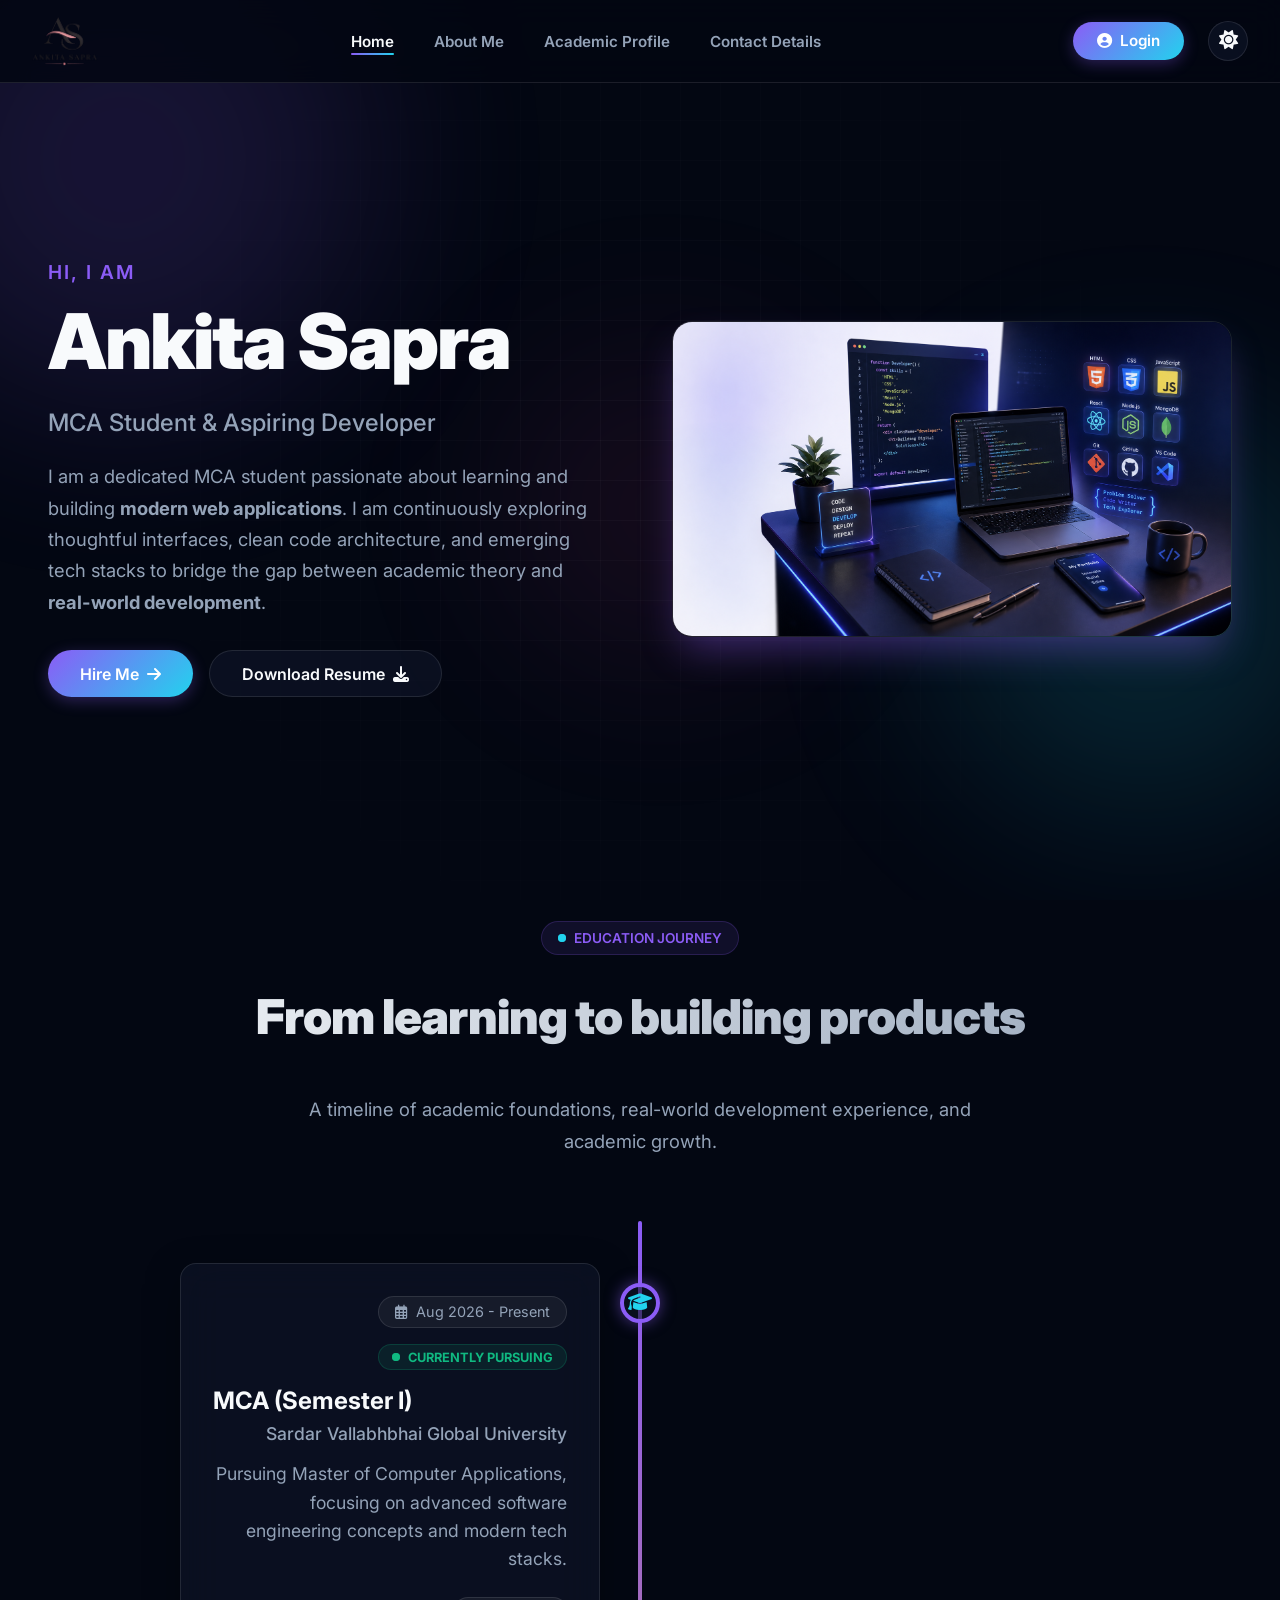
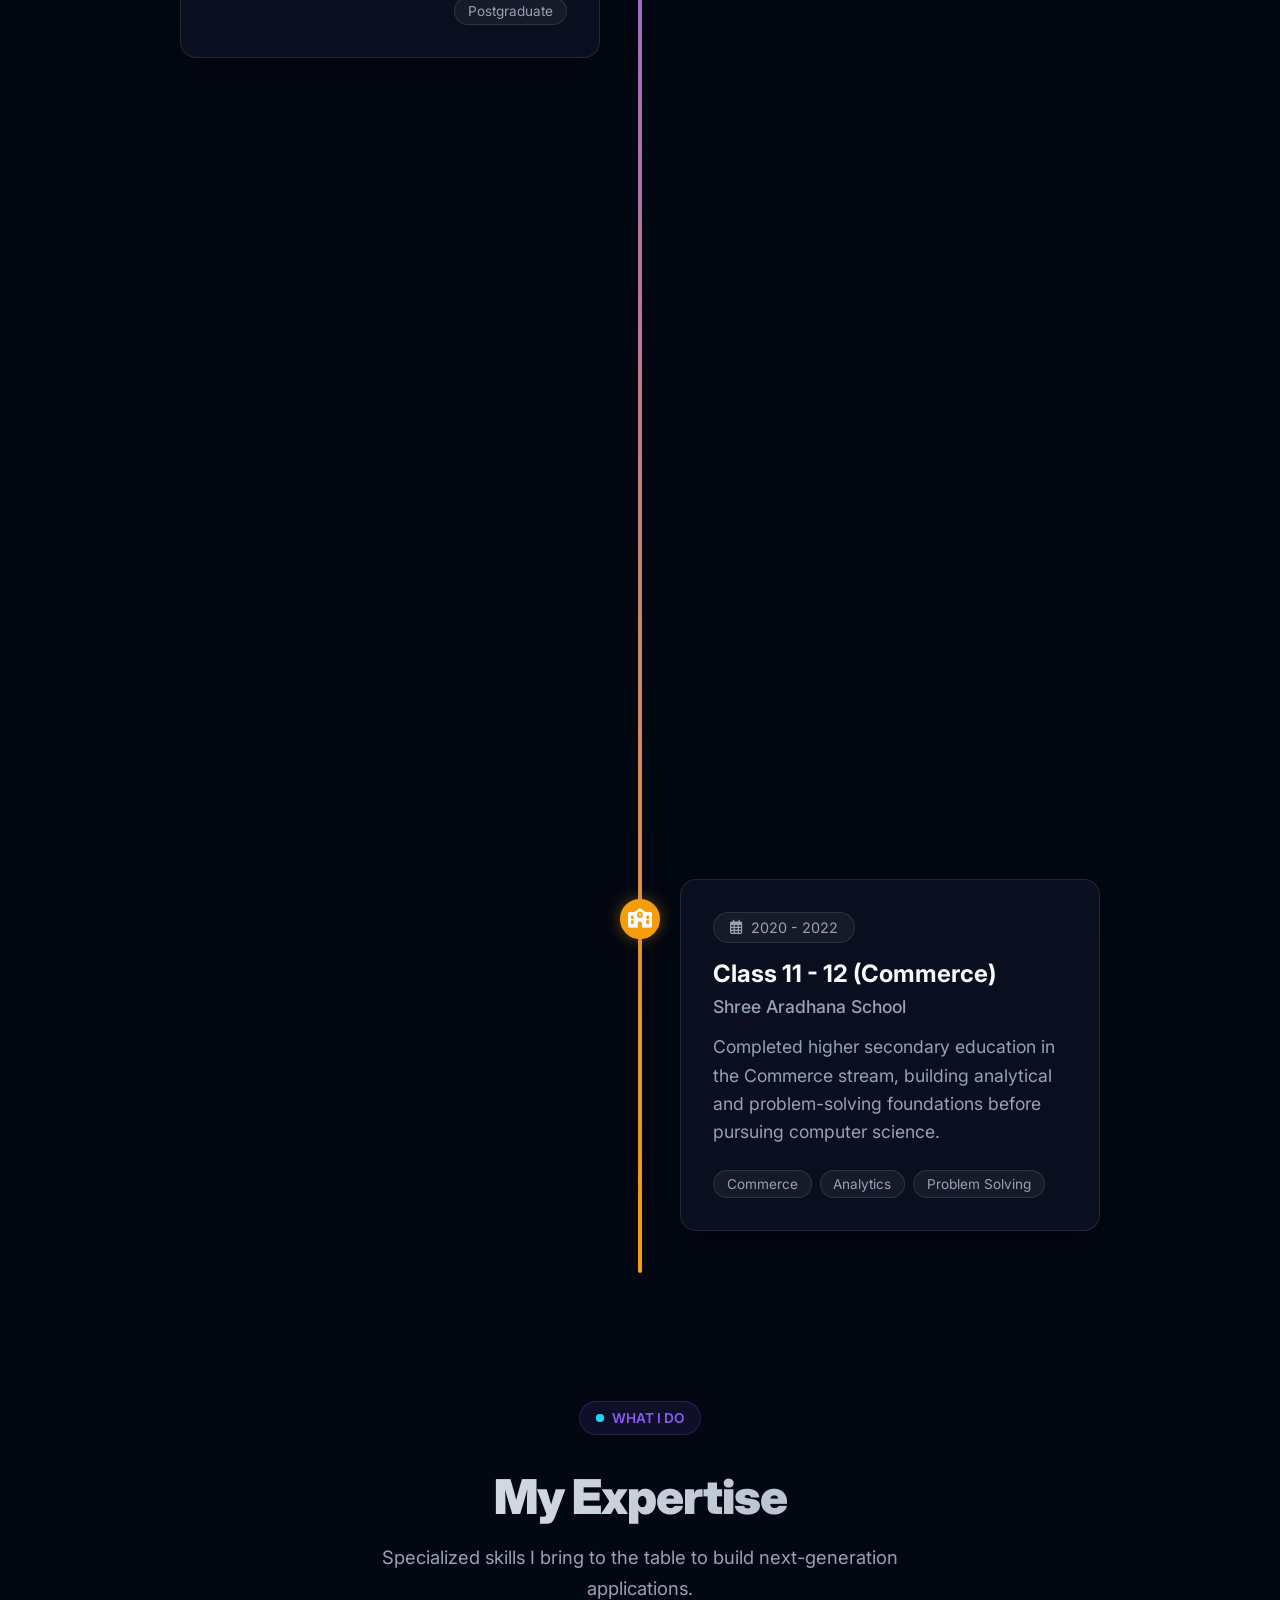
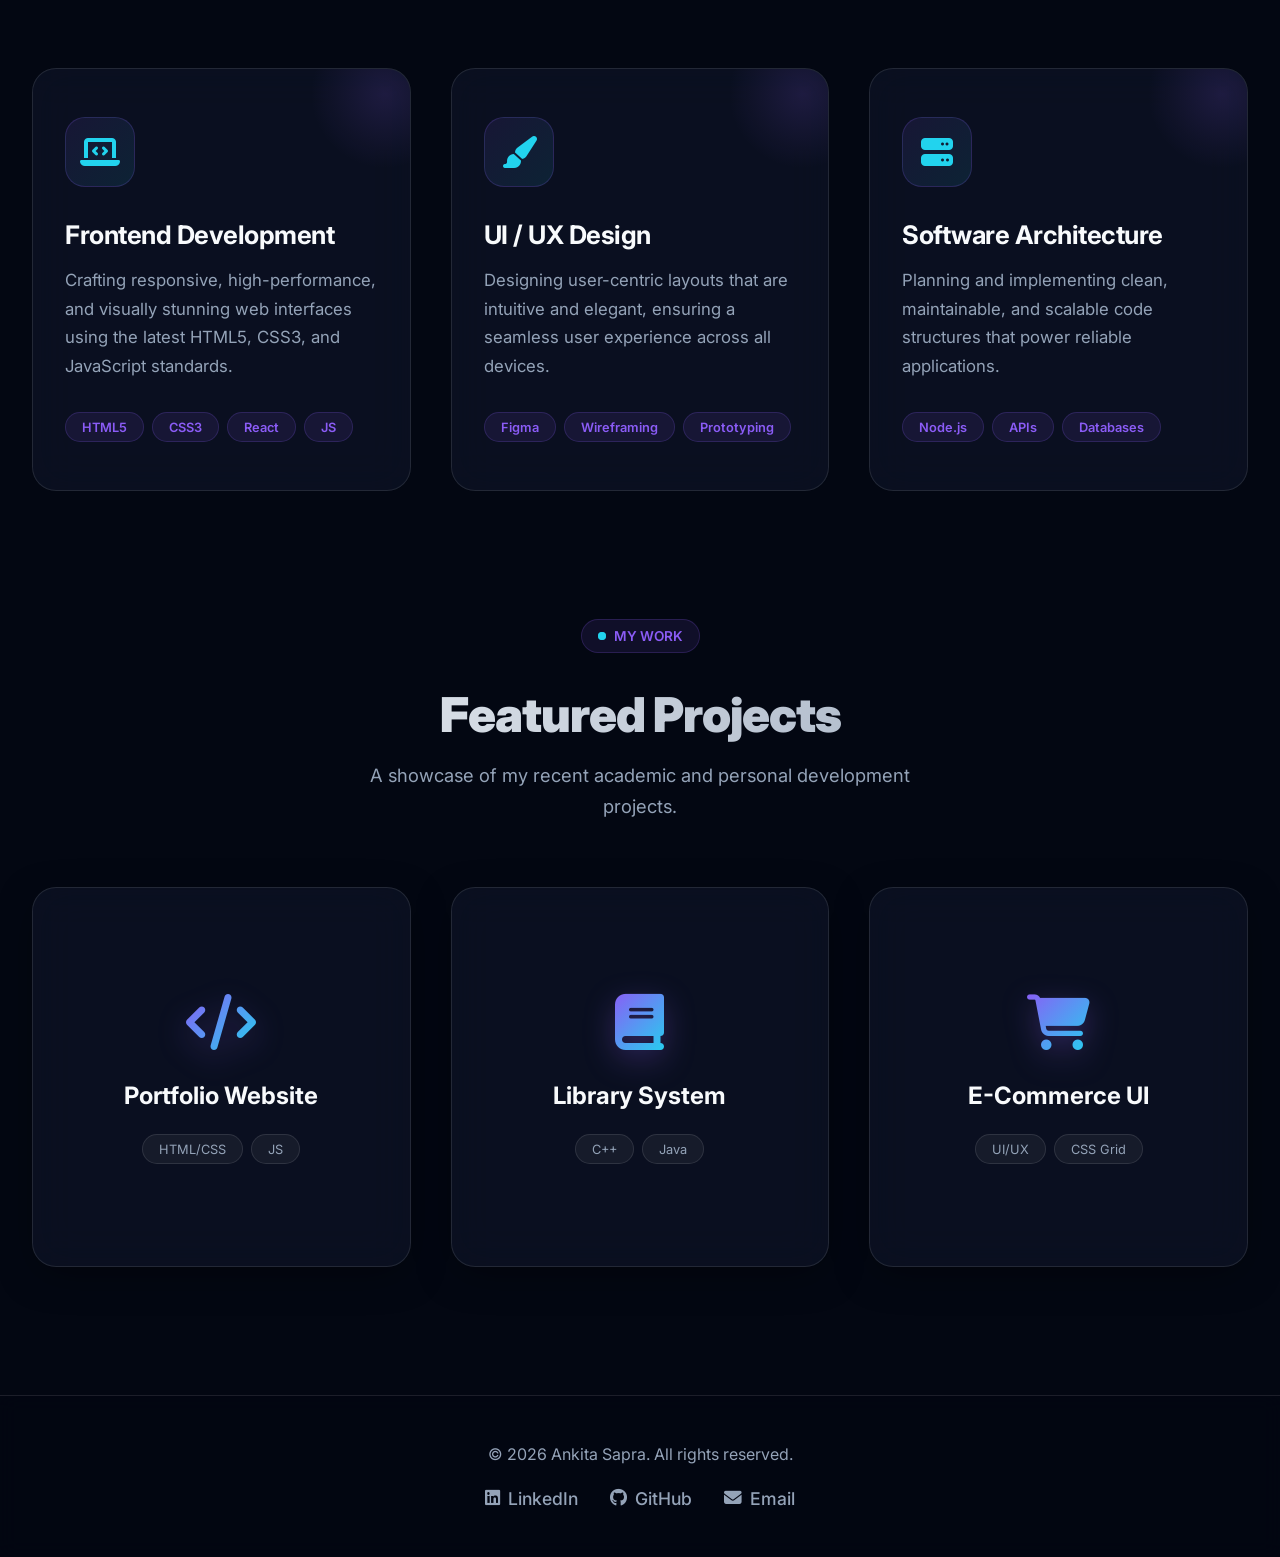
==== index.html @ dde99f14 "Add files via upload first commit" ====
<!DOCTYPE html>
<html lang="en">

<head>
    <meta charset="UTF-8">
    <meta name="viewport" content="width=device-width, initial-scale=1.0">
    <title>Ankita Sapra - Portfolio | Home</title>
    <link rel="stylesheet" href="https://cdnjs.cloudflare.com/ajax/libs/font-awesome/6.4.0/css/all.min.css">
    <link rel="stylesheet" href="style.css">
    <link rel="stylesheet" href="index.css">
    <link rel="stylesheet" href="academic.css">
</head>

<body>
    <div class="background-effects">
        <div class="ambient-glow glow-1"></div>
        <div class="ambient-glow glow-2"></div>
        <div class="ambient-glow glow-3"></div>
        <div class="grid-overlay"></div>
    </div>
    <header id="header">
        <div class="nav-container">
            <a href="index.html" class="logo">
                <img src="assets/protfoliyo%20logo.png" alt="Logo" class="logo-img">

            </a>
            <nav>
                <ul class="nav-links" id="nav-links">
                    <li><a href="index.html" class="active nav-item">Home</a></li>
                    <li><a href="about.html" class="nav-item">About Me</a></li>
                    <li><a href="academic.html" class="nav-item">Academic Profile</a></li>
                    <li><a href="contact.html" class="nav-item">Contact Details</a></li>
                    <li class="mobile-only-login"><a href="login.html" class="nav-item">Login</a></li>
                </ul>
            </nav>
            <div class="nav-actions">
                <a href="login.html" class="header-login-btn"><i class="fas fa-user-circle"></i> Login</a>
                <button class="theme-toggle" id="theme-toggle" aria-label="Toggle Dark Mode">
                    <i class="fas fa-moon"></i>
                </button>
                <button class="hamburger" id="hamburger" aria-label="Menu">
                    <i class="fas fa-bars"></i>
                </button>
            </div>
        </div>
    </header>

    <main>
        <!-- HERO SECTION WITH BACKGROUND IMAGE -->
        <section class="section scroll-reveal hero-section">
            <div class="hero-container">
                <div class="hero-text-content">
                    <p class="hero-greeting">Hi, I AM</p>
                    <h1 class="hero-title">Ankita Sapra</h1>
                    <h2 class="hero-subtitle">MCA Student & Aspiring Developer</h2>
                    <p class="hero-description">I am a dedicated MCA student passionate about learning and building <strong>modern web applications</strong>. I am continuously exploring thoughtful interfaces, clean code architecture, and emerging tech stacks to bridge the gap between academic theory and <strong>real-world development</strong>.
                    </p>
                    <div class="hero-buttons">
                        <a href="contact.html" class="btn btn-primary">Hire Me <i class="fas fa-arrow-right"></i></a>
                        <a href="#" class="btn btn-secondary">Download Resume <i class="fas fa-download"></i></a>
                    </div>
                </div>
                <div class="hero-image-content">
                    <img src="assets/hero banner.png"
                        alt="Professional IT Setup" class="hero-image">
                </div>
            </div>
        </section>



        <!-- EDUCATION JOURNEY SECTION -->
        <section class="section scroll-reveal" id="academic">
            <div class="timeline-header text-center" style="text-align: center;">
                <span class="hero-badge"><span class="ping"><span></span><span></span></span> EDUCATION JOURNEY</span>
                <h2 class="section-title">From learning to <span>building products</span></h2>
                <p class="hero-description" style="margin: 0 auto 3rem auto; max-width: 700px;">A timeline of academic
                    foundations, real-world development experience, and academic growth.</p>
            </div>

            <div class="timeline">
                <div class="timeline-item left scroll-reveal">
                    <div class="timeline-icon">
                        <i class="fas fa-graduation-cap"></i>
                    </div>
                    <div class="timeline-content card">
                        <div class="timeline-date"><i class="far fa-calendar-alt"></i> Aug 2026 - Present</div>
                        <span class="active-badge"><span class="ping"><span></span><span></span></span> CURRENTLY
                            PURSUING</span>
                        <h3>MCA (Semester I)</h3>
                        <h4>Sardar Vallabhbhai Global University</h4>
                        <p>Pursuing Master of Computer Applications, focusing on advanced software engineering concepts
                            and modern tech stacks.</p>
                        <div class="timeline-tags">
                            <span>Postgraduate</span>
                        </div>
                    </div>
                </div>

                <div class="timeline-item right scroll-reveal">
                    <div class="timeline-icon">
                        <i class="fas fa-university"></i>
                    </div>
                    <div class="timeline-content card">
                        <div class="timeline-date"><i class="far fa-calendar-alt"></i> May 2023 - May 2026</div>
                        <h3>Bachelor of Computer Applications</h3>
                        <h4>Graduation</h4>
                        <p>Built a strong foundation in computer science, learning programming languages like C, C++,
                            and Java, along with core CS subjects.</p>
                        <div class="timeline-tags">
                            <span>Undergraduate</span>
                            <span>C/C++</span>
                            <span>Java</span>
                        </div>
                    </div>
                </div>

                <div class="timeline-item left scroll-reveal orange-theme">
                    <div class="timeline-icon">
                        <i class="fas fa-briefcase"></i>
                    </div>
                    <div class="timeline-content card">
                        <div class="timeline-date"><i class="far fa-calendar-alt"></i> Dec 2025 - Jan 2026 </div>
                        <h3>Python Internship</h3>
                        <h4>CREART Solutions Pvt Ltd</h4>
                        <p>Selected for a 120-hour internship program under NEP guidelines. Gaining practical industry
                            exposure and training in Python programming, MySQL databases, and the Django framework.</p>
                        <div class="timeline-tags">
                            <span>Python</span>
                            <span>MySQL</span>
                            <span>Django</span>
                        </div>
                    </div>
                </div>

                <div class="timeline-item right scroll-reveal orange-theme">
                    <div class="timeline-icon">
                        <i class="fas fa-school"></i>
                    </div>
                    <div class="timeline-content card">
                        <div class="timeline-date"><i class="far fa-calendar-alt"></i> 2020 - 2022</div>
                        <h3>Class 11 - 12 (Commerce)</h3>
                        <h4>Shree Aradhana School</h4>
                        <p>Completed higher secondary education in the Commerce stream, building analytical and
                            problem-solving foundations before pursuing computer science.</p>
                        <div class="timeline-tags">
                            <span>Commerce</span>
                            <span>Analytics</span>
                            <span>Problem Solving</span>
                        </div>
                    </div>
                </div>
            </div>
        </section>

        <!-- EXPERTISE SECTION -->
        <section class="section scroll-reveal" id="expertise">
            <div class="text-center" style="text-align: center; margin-bottom: 4rem;">
                <span class="hero-badge"><span class="ping"><span></span><span></span></span> WHAT I DO</span>
                <h2 class="section-title" style="margin-bottom: 1rem;">My Expertise</h2>
                <p class="hero-description" style="margin: 0 auto; max-width: 600px;">Specialized skills I bring to the table to build next-generation applications.</p>
            </div>
            <div class="expertise-grid">
                <div class="expertise-card">
                    <div class="expertise-glow"></div>
                    <div class="expertise-icon">
                        <i class="fas fa-laptop-code"></i>
                    </div>
                    <h3>Frontend Development</h3>
                    <p>Crafting responsive, high-performance, and visually stunning web interfaces using the latest HTML5, CSS3, and JavaScript standards.</p>
                    <ul class="expertise-tags">
                        <li>HTML5</li><li>CSS3</li><li>React</li><li>JS</li>
                    </ul>
                </div>
                <div class="expertise-card">
                    <div class="expertise-glow"></div>
                    <div class="expertise-icon">
                        <i class="fas fa-paint-brush"></i>
                    </div>
                    <h3>UI / UX Design</h3>
                    <p>Designing user-centric layouts that are intuitive and elegant, ensuring a seamless user experience across all devices.</p>
                    <ul class="expertise-tags">
                        <li>Figma</li><li>Wireframing</li><li>Prototyping</li>
                    </ul>
                </div>
                <div class="expertise-card">
                    <div class="expertise-glow"></div>
                    <div class="expertise-icon">
                        <i class="fas fa-server"></i>
                    </div>
                    <h3>Software Architecture</h3>
                    <p>Planning and implementing clean, maintainable, and scalable code structures that power reliable applications.</p>
                    <ul class="expertise-tags">
                        <li>Node.js</li><li>APIs</li><li>Databases</li>
                    </ul>
                </div>
            </div>
        </section>

        <!-- FEATURED PROJECTS SECTION -->
        <section class="section scroll-reveal" id="projects">
            <div class="text-center" style="text-align: center; margin-bottom: 4rem;">
                <span class="hero-badge"><span class="ping"><span></span><span></span></span> MY WORK</span>
                <h2 class="section-title" style="margin-bottom: 1rem;">Featured Projects</h2>
                <p class="hero-description" style="margin: 0 auto; max-width: 600px;">A showcase of my recent academic and personal development projects.</p>
            </div>
            
            <div class="projects-grid">
                <!-- Project 1 -->
                <div class="flip-card">
                    <div class="flip-card-inner">
                        <div class="flip-card-front card">
                            <div class="project-icon-large">
                                <i class="fas fa-code"></i>
                            </div>
                            <h3>Portfolio Website</h3>
                            <div class="project-front-tags">
                                <span>HTML/CSS</span>
                                <span>JS</span>
                            </div>
                        </div>
                        <div class="flip-card-back">
                            <h3>Portfolio Website</h3>
                            <p>A fully responsive personal academic portfolio built from scratch using HTML5, CSS3, and JavaScript, featuring a custom dark/light theme toggle and animations.</p>
                            <a href="#" class="btn btn-secondary" style="background: transparent; color: white; border-color: rgba(255,255,255,0.5);">View Source <i class="fas fa-arrow-right"></i></a>
                        </div>
                    </div>
                </div>

                <!-- Project 2 -->
                <div class="flip-card">
                    <div class="flip-card-inner">
                        <div class="flip-card-front card">
                            <div class="project-icon-large">
                                <i class="fas fa-book"></i>
                            </div>
                            <h3>Library System</h3>
                            <div class="project-front-tags">
                                <span>C++</span>
                                <span>Java</span>
                            </div>
                        </div>
                        <div class="flip-card-back">
                            <h3>Library System</h3>
                            <p>A robust application developed in C++ and Java for managing books, tracking issue records, and organizing student profiles efficiently.</p>
                            <a href="#" class="btn btn-secondary" style="background: transparent; color: white; border-color: rgba(255,255,255,0.5);">View Source <i class="fas fa-arrow-right"></i></a>
                        </div>
                    </div>
                </div>

                <!-- Project 3 -->
                <div class="flip-card">
                    <div class="flip-card-inner">
                        <div class="flip-card-front card">
                            <div class="project-icon-large">
                                <i class="fas fa-shopping-cart"></i>
                            </div>
                            <h3>E-Commerce UI</h3>
                            <div class="project-front-tags">
                                <span>UI/UX</span>
                                <span>CSS Grid</span>
                            </div>
                        </div>
                        <div class="flip-card-back">
                            <h3>E-Commerce UI</h3>
                            <p>A visually stunning frontend UI clone of a modern e-commerce platform demonstrating advanced CSS Grid, Flexbox, and responsive design techniques.</p>
                            <a href="#" class="btn btn-secondary" style="background: transparent; color: white; border-color: rgba(255,255,255,0.5);">View Source <i class="fas fa-arrow-right"></i></a>
                        </div>
                    </div>
                </div>
            </div>
        </section>
    </main>

    <footer>
        <div class="footer-content">
            <p>&copy; 2026 Ankita Sapra. All rights reserved.</p>
            <div class="footer-links">
                <a href="https://linkedin.com/in/sapra-ankita" target="_blank"><i class="fab fa-linkedin"></i>
                    LinkedIn</a>
                <a href="https://github.com" target="_blank"><i class="fab fa-github"></i> GitHub</a>
                <a href="mailto:26ci2110080@gmail.com"><i class="fas fa-envelope"></i> Email</a>
            </div>
        </div>
    </footer>

    <script src="script.js"></script>
</body>

</html>
---- style.css ----
@import url('https://fonts.googleapis.com/css2?family=Inter:wght@400;500;600;700;800;900&display=swap');

:root {
  /* Default Dark Theme - Deep Violet & Cyan */
  --bg-color: #030712;
  --text-color: #f8fafc;
  --text-muted: #94a3b8;
  --card-bg: rgba(15, 23, 42, 0.6);
  --primary-color: #f8fafc;
  --nav-bg: rgba(3, 7, 18, 0.85);
  --border-color: rgba(255, 255, 255, 0.1);
  --accent-color: #8b5cf6;
  --accent-hover: #7c3aed;
  --secondary-accent: #22d3ee;
  --shadow: 0 10px 40px -10px rgba(0, 0, 0, 0.5);
  --transition: all 0.4s cubic-bezier(0.16, 1, 0.3, 1);
}

[data-theme="light"] {
  /* Light Theme */
  --bg-color: #f4f7f6;
  --text-color: #0f172a;
  --text-muted: #475569;
  --card-bg: rgba(255, 255, 255, 0.8);
  --primary-color: #0f172a;
  --nav-bg: rgba(244, 247, 246, 0.85);
  --border-color: rgba(0, 0, 0, 0.1);
  --accent-color: #6366f1;
  --accent-hover: #4f46e5;
  --secondary-accent: #0ea5e9;
  --shadow: 0 10px 40px -10px rgba(0, 0, 0, 0.08);
}

* {
  margin: 0;
  padding: 0;
  box-sizing: border-box;
  font-family: 'Inter', sans-serif;
}

html {
  scroll-behavior: smooth;
}

body {
  background-color: var(--bg-color);
  color: var(--text-color);
  transition: background-color 0.4s ease, color 0.4s ease;
  overflow-x: hidden;
  position: relative;
}

/* Background Effects */
.background-effects {
  position: fixed;
  top: 0;
  left: 0;
  width: 100%;
  height: 100vh;
  z-index: -1;
  overflow: hidden;
  pointer-events: none;
}

.ambient-glow {
  position: absolute;
  border-radius: 50%;
  filter: blur(100px);
  opacity: 0.15;
  will-change: transform;
}

[data-theme="light"] .ambient-glow {
  opacity: 0.1;
}

.glow-1 {
  background: var(--accent-color);
  width: 500px;
  height: 500px;
  top: -10%;
  left: -10%;
  animation: float 15s ease-in-out infinite;
}

.glow-2 {
  background: var(--secondary-accent);
  width: 400px;
  height: 400px;
  bottom: 10%;
  right: -5%;
  animation: float 20s ease-in-out infinite reverse;
}

.glow-3 {
  background: #ec4899;
  width: 300px;
  height: 300px;
  top: 40%;
  left: 40%;
  animation: float 18s ease-in-out infinite 2s;
  opacity: 0.1;
}

.grid-overlay {
  position: absolute;
  inset: 0;
  background-image: linear-gradient(var(--border-color) 1px, transparent 1px),
    linear-gradient(90deg, var(--border-color) 1px, transparent 1px);
  background-size: 40px 40px;
  mask-image: radial-gradient(circle at center, black, transparent 80%);
  -webkit-mask-image: radial-gradient(circle at center, black, transparent 80%);
  opacity: 0.3;
}

@keyframes float {

  0%,
  100% {
    transform: translateY(0) scale(1);
  }

  50% {
    transform: translateY(-30px) scale(1.05);
  }
}

/* Header */
header {
  background-color: var(--nav-bg);
  backdrop-filter: blur(16px);
  -webkit-backdrop-filter: blur(16px);
  position: fixed;
  top: 0;
  width: 100%;
  z-index: 1000;
  border-bottom: 1px solid var(--border-color);
  transition: var(--transition);
}

.nav-container {
  max-width: 1400px;
  margin: 0 auto;
  padding: 1rem 2rem;
  display: flex;
  justify-content: space-between;
  align-items: center;
}

.logo {
  display: flex;
  align-items: center;
  gap: 0.75rem;
  font-size: 1.5rem;
  font-weight: 900;
  color: var(--text-color);
  text-decoration: none;
  letter-spacing: -0.5px;
}

.logo-img {
  max-height: 50px;
  width: auto;
  border-radius: 8px;
}

.nav-links {
  display: flex;
  gap: 2.5rem;
  list-style: none;
}

.nav-links a {
  text-decoration: none;
  color: var(--text-muted);
  font-weight: 600;
  font-size: 0.95rem;
  position: relative;
  transition: var(--transition);
}

.nav-links a:hover,
.nav-links a.active {
  color: var(--text-color);
}

.nav-links a::after {
  content: '';
  position: absolute;
  width: 0;
  height: 2px;
  bottom: -4px;
  left: 0;
  background: linear-gradient(90deg, var(--accent-color), var(--secondary-accent));
  transition: var(--transition);
  border-radius: 2px;
}

.nav-links a:hover::after,
.nav-links a.active::after {
  width: 100%;
}

.mobile-only-login {
  display: none;
}

.nav-actions {
  display: flex;
  align-items: center;
  gap: 1.5rem;
}

/* Buttons */
.btn {
  display: inline-flex;
  align-items: center;
  justify-content: center;
  gap: 0.5rem;
  padding: 0.8rem 2rem;
  border-radius: 50px;
  font-weight: 600;
  font-size: 1rem;
  text-decoration: none;
  transition: var(--transition);
  cursor: pointer;
  border: none;
  font-family: 'Inter', sans-serif;
}

.btn-primary {
  background: linear-gradient(135deg, var(--accent-color), var(--secondary-accent));
  color: #fff !important;
  box-shadow: 0 4px 15px rgba(139, 92, 246, 0.3);
}

.btn-primary:hover {
  transform: translateY(-2px);
  box-shadow: 0 8px 25px rgba(139, 92, 246, 0.5);
  filter: brightness(1.1);
}

.btn-secondary {
  background: transparent;
  color: var(--text-color);
  border: 1px solid var(--border-color);
}

.btn-secondary:hover {
  background: rgba(255, 255, 255, 0.05);
  border-color: var(--secondary-accent);
  color: var(--secondary-accent);
  transform: translateY(-2px);
}

/* Animated Gradient Button */
.header-login-btn {
  background: linear-gradient(135deg, var(--accent-color), var(--secondary-accent));
  color: #fff !important;
  padding: 0.6rem 1.5rem;
  border-radius: 50px;
  text-decoration: none;
  font-weight: 600;
  font-size: 0.95rem;
  display: flex;
  align-items: center;
  gap: 0.5rem;
  transition: var(--transition);
  box-shadow: 0 4px 15px rgba(139, 92, 246, 0.3);
  position: relative;
  overflow: hidden;
  z-index: 1;
}

.header-login-btn::before {
  content: '';
  position: absolute;
  top: 0;
  left: 0;
  width: 100%;
  height: 100%;
  background: linear-gradient(135deg, var(--secondary-accent), var(--accent-color));
  z-index: -1;
  transition: opacity 0.4s ease;
  opacity: 0;
}

.header-login-btn:hover::before {
  opacity: 1;
}

.header-login-btn:hover {
  transform: translateY(-2px);
  box-shadow: 0 8px 25px rgba(139, 92, 246, 0.5);
}

.theme-toggle {
  background: var(--card-bg);
  border: 1px solid var(--border-color);
  width: 40px;
  height: 40px;
  border-radius: 50%;
  cursor: pointer;
  color: var(--text-color);
  font-size: 1.2rem;
  transition: var(--transition);
  display: flex;
  align-items: center;
  justify-content: center;
  backdrop-filter: blur(8px);
}

.theme-toggle:hover {
  border-color: var(--accent-color);
  color: var(--secondary-accent);
  transform: rotate(15deg);
}

.hamburger {
  display: none;
  background: var(--card-bg);
  border: 1px solid var(--border-color);
  width: 40px;
  height: 40px;
  border-radius: 8px;
  color: var(--text-color);
  font-size: 1.2rem;
  cursor: pointer;
  backdrop-filter: blur(8px);
}

/* Main Content */
main {
  padding-top: 100px;
  min-height: calc(100vh - 100px);
}

.section {
  padding: 4rem 2rem;
  max-width: 1400px;
  margin: 0 auto;
  position: relative;
}

.section-title {
  font-size: 3rem;
  font-weight: 900;
  margin-bottom: 3rem;
  text-align: center;
  letter-spacing: -1px;
  background: linear-gradient(to right, var(--text-color), var(--text-muted));
  -webkit-background-clip: text;
  -webkit-text-fill-color: transparent;
}

/* Glassmorphism Cards */
.grid-container {
  display: grid;
  grid-template-columns: repeat(auto-fit, minmax(300px, 1fr));
  gap: 2rem;
}

.card {
  background: var(--card-bg);
  backdrop-filter: blur(20px);
  -webkit-backdrop-filter: blur(20px);
  padding: 2.5rem;
  border-radius: 20px;
  border: 1px solid var(--border-color);
  box-shadow: var(--shadow);
  transition: var(--transition);
  position: relative;
  overflow: hidden;
}

.card::before {
  content: '';
  position: absolute;
  top: 0;
  left: 0;
  width: 100%;
  height: 2px;
  background: linear-gradient(90deg, transparent, var(--accent-color), transparent);
  opacity: 0;
  transition: opacity 0.4s ease;
}

.card:hover::before {
  opacity: 1;
}

.card:hover {
  transform: translateY(-5px);
  border-color: rgba(139, 92, 246, 0.3);
  box-shadow: 0 20px 40px -10px rgba(0, 0, 0, 0.4);
}

.card h3 {
  font-size: 1.5rem;
  margin-bottom: 1.5rem;
  display: flex;
  align-items: center;
  gap: 1rem;
  color: var(--text-color);
}

.card h3 i {
  color: var(--secondary-accent);
  background: rgba(34, 211, 238, 0.1);
  padding: 0.75rem;
  border-radius: 12px;
}

.card p,
.card ul li {
  color: var(--text-muted);
  font-size: 1.1rem;
  line-height: 1.6;
  margin-bottom: 1rem;
}

.card ul {
  list-style: none;
}

/* Scroll Reveal */
.scroll-reveal {
  opacity: 0;
  transform: translateY(30px);
  transition: opacity 0.8s ease, transform 0.8s cubic-bezier(0.16, 1, 0.3, 1);
}

.scroll-reveal.visible {
  opacity: 1;
  transform: translateY(0);
}

/* Footer */
footer {
  padding: 3rem 2rem;
  border-top: 1px solid var(--border-color);
  margin-top: 4rem;
  background-color: var(--nav-bg);
  backdrop-filter: blur(10px);
}

.footer-content {
  max-width: 1400px;
  margin: 0 auto;
  display: flex;
  flex-direction: column;
  align-items: center;
  gap: 1.5rem;
}

.footer-content p {
  color: var(--text-muted);
}

.footer-links {
  display: flex;
  gap: 2rem;
}

.footer-links a {
  color: var(--text-muted);
  text-decoration: none;
  font-size: 1.1rem;
  font-weight: 500;
  display: flex;
  align-items: center;
  gap: 0.5rem;
  transition: var(--transition);
}

.footer-links a:hover {
  color: var(--text-color);
}

/* Responsive */
@media (max-width: 768px) {
  .hamburger {
    display: flex;
    align-items: center;
    justify-content: center;
  }

  .nav-links {
    position: fixed;
    top: 73px;
    left: 0;
    width: 100%;
    height: calc(100vh - 73px);
    background-color: var(--bg-color);
    flex-direction: column;
    align-items: center;
    justify-content: center;
    gap: 3rem;
    transform: translateX(100%);
    transition: transform 0.4s cubic-bezier(0.16, 1, 0.3, 1);
    z-index: 999;
  }

  .nav-links.active {
    transform: translateX(0);
  }

  .nav-links a {
    font-size: 1.5rem;
  }

  .logo-img {
    max-height: 40px;
  }

  .hero-title {
    font-size: 2.5rem;
  }

  .section {
    padding: 3rem 1.5rem;
  }

  .header-login-btn {
    display: none;
  }

  .mobile-only-login {
    display: block;
  }
}
---- index.css ----
/* Hero Section */
.hero-container {
  display: flex;
  align-items: center;
  justify-content: space-between;
  gap: 4rem;
  padding: 6rem 1rem;
  position: relative;
  z-index: 10;
}

.hero-text-content {
  flex: 1;
  text-align: left;
}

.hero-image-content {
  flex: 1;
  display: flex;
  justify-content: center;
  align-items: center;
}

.hero-image {
  max-width: 100%;
  border-radius: 20px;
  box-shadow: 0 20px 40px -10px rgba(139, 92, 246, 0.4);
  border: 1px solid var(--border-color);
  animation: float 7s ease-in-out infinite;
}

.hero-greeting {
  font-size: 1.2rem;
  font-weight: 600;
  color: var(--accent-color);
  margin-bottom: 1rem;
  letter-spacing: 2px;
  text-transform: uppercase;
}

.hero-buttons {
  display: flex;
  gap: 1rem;
  margin-top: 2rem;
}

.btn {
  padding: 0.8rem 2rem;
  border-radius: 50px;
  font-weight: 600;
  text-decoration: none;
  transition: var(--transition);
  display: inline-flex;
  align-items: center;
  gap: 0.5rem;
}

.btn-primary {
  background: linear-gradient(135deg, var(--accent-color), var(--secondary-accent));
  color: #fff;
  box-shadow: 0 4px 15px rgba(139, 92, 246, 0.3);
}

.btn-primary:hover {
  transform: translateY(-2px);
  box-shadow: 0 8px 25px rgba(139, 92, 246, 0.5);
}

.btn-secondary {
  background: var(--card-bg);
  color: var(--text-color);
  border: 1px solid var(--border-color);
}

.btn-secondary:hover {
  border-color: var(--accent-color);
  color: var(--secondary-accent);
}

@media (max-width: 992px) {
  .hero-container {
    flex-direction: column-reverse;
    text-align: center;
  }

  .hero-text-content {
    text-align: center;
  }

  .hero-buttons {
    justify-content: center;
  }
}

.hero-badge {
  display: inline-flex;
  align-items: center;
  gap: 0.5rem;
  padding: 0.5rem 1rem;
  background: rgba(139, 92, 246, 0.1);
  border: 1px solid rgba(139, 92, 246, 0.2);
  border-radius: 50px;
  font-size: 0.85rem;
  font-weight: 600;
  color: var(--accent-color);
  margin-bottom: 2rem;
}

.hero-badge .ping {
  position: relative;
  display: flex;
  width: 8px;
  height: 8px;
}

.hero-badge .ping span:first-child {
  position: absolute;
  width: 100%;
  height: 100%;
  border-radius: 50%;
  background: var(--secondary-accent);
  opacity: 0.75;
  animation: ping 1.5s cubic-bezier(0, 0, 0.2, 1) infinite;
}

.hero-badge .ping span:last-child {
  position: relative;
  width: 8px;
  height: 8px;
  border-radius: 50%;
  background: var(--secondary-accent);
}

@keyframes ping {

  75%,
  100% {
    transform: scale(2.5);
    opacity: 0;
  }
}

.hero-title {
  font-size: clamp(3rem, 6vw, 5rem);
  font-weight: 900;
  line-height: 1.1;
  margin-bottom: 1.5rem;
  letter-spacing: -2px;
}

.hero-title span {
  background: linear-gradient(135deg, var(--accent-color), var(--secondary-accent));
  -webkit-background-clip: text;
  -webkit-text-fill-color: transparent;
}

.hero-subtitle {
  font-size: 1.5rem;
  color: var(--text-muted);
  font-weight: 500;
  margin-bottom: 1.5rem;
}

.hero-description {
  font-size: 1.15rem;
  max-width: 100%;
  margin: 0 0 2rem 0;
  color: var(--text-muted);
  line-height: 1.7;
}

/* Glassmorphism Cards */
.grid-container {
  display: grid;
  grid-template-columns: repeat(auto-fit, minmax(300px, 1fr));
  gap: 2rem;
}

.card {
  background: var(--card-bg);
  backdrop-filter: blur(20px);
  -webkit-backdrop-filter: blur(20px);
  padding: 2.5rem;
  border-radius: 20px;
  border: 1px solid var(--border-color);
  box-shadow: var(--shadow);
  transition: var(--transition);
  position: relative;
  overflow: hidden;
}

.card::before {
  content: '';
  position: absolute;
  top: 0;
  left: 0;
  width: 100%;
  height: 2px;
  background: linear-gradient(90deg, transparent, var(--accent-color), transparent);
  opacity: 0;
  transition: opacity 0.4s ease;
}

.card:hover::before {
  opacity: 1;
}

/* Expertise Section */
.expertise-grid {
  display: grid;
  grid-template-columns: repeat(auto-fit, minmax(320px, 1fr));
  gap: 2.5rem;
  perspective: 1000px;
}

.expertise-card {
  background: var(--card-bg);
  backdrop-filter: blur(20px);
  -webkit-backdrop-filter: blur(20px);
  border: 1px solid var(--border-color);
  border-radius: 24px;
  padding: 3rem 2rem;
  position: relative;
  overflow: hidden;
  transition: all 0.5s cubic-bezier(0.4, 0, 0.2, 1);
  transform-style: preserve-3d;
  display: flex;
  flex-direction: column;
  align-items: flex-start;
  z-index: 1;
}

.expertise-glow {
  position: absolute;
  width: 150px;
  height: 150px;
  background: radial-gradient(circle, var(--accent-color) 0%, transparent 70%);
  top: -50px;
  right: -50px;
  opacity: 0.15;
  border-radius: 50%;
  transition: all 0.6s ease;
  z-index: -1;
}

.expertise-card:hover {
  transform: translateY(-10px);
  border-color: rgba(139, 92, 246, 0.4);
  box-shadow: 20px 20px 60px -15px rgba(0, 0, 0, 0.5),
    -20px -20px 60px -15px rgba(139, 92, 246, 0.1);
}

.expertise-card:hover .expertise-glow {
  transform: scale(2.5);
  opacity: 0.3;
  background: radial-gradient(circle, var(--secondary-accent) 0%, transparent 70%);
}

.expertise-icon {
  width: 70px;
  height: 70px;
  background: linear-gradient(135deg, rgba(139, 92, 246, 0.1), rgba(34, 211, 238, 0.1));
  border: 1px solid rgba(139, 92, 246, 0.2);
  border-radius: 20px;
  display: flex;
  justify-content: center;
  align-items: center;
  font-size: 2rem;
  color: var(--secondary-accent);
  margin-bottom: 2rem;
  transition: all 0.5s ease;
  position: relative;
}

.expertise-icon::after {
  content: '';
  position: absolute;
  inset: -2px;
  border-radius: 22px;
  background: linear-gradient(135deg, var(--accent-color), var(--secondary-accent));
  z-index: -1;
  opacity: 0;
  transition: opacity 0.5s ease;
}

.expertise-card:hover .expertise-icon {
  transform: scale(1.1) translateY(-10px);
  color: #fff;
  border-color: transparent;
  box-shadow: 0 10px 30px rgba(139, 92, 246, 0.4);
}

.expertise-card:hover .expertise-icon::after {
  opacity: 1;
}

.expertise-card h3 {
  font-size: 1.6rem;
  font-weight: 700;
  color: var(--text-color);
  margin-bottom: 1rem;
  letter-spacing: -0.5px;
}

.expertise-card p {
  color: var(--text-muted);
  line-height: 1.7;
  margin-bottom: 2rem;
  font-size: 1.05rem;
  flex-grow: 1;
}

.expertise-tags {
  display: flex;
  flex-wrap: wrap;
  gap: 0.5rem;
  list-style: none;
  padding: 0;
}

.expertise-tags li {
  font-size: 0.8rem;
  font-weight: 600;
  color: var(--accent-color);
  background: rgba(139, 92, 246, 0.1);
  padding: 0.4rem 1rem;
  border-radius: 50px;
  border: 1px solid rgba(139, 92, 246, 0.2);
  transition: all 0.3s ease;
}

.expertise-card:hover .expertise-tags li {
  background: rgba(34, 211, 238, 0.15);
  color: var(--secondary-accent);
  border-color: rgba(34, 211, 238, 0.3);
}

.card:hover {
  transform: translateY(-5px);
  border-color: rgba(139, 92, 246, 0.3);
  box-shadow: 0 20px 40px -10px rgba(0, 0, 0, 0.4);
}

.card h3 {
  font-size: 1.5rem;
  margin-bottom: 1.5rem;
  display: flex;
  align-items: center;
  gap: 1rem;
  color: var(--text-color);
}

.card h3 i {
  color: var(--secondary-accent);
  background: rgba(34, 211, 238, 0.1);
  padding: 0.75rem;
  border-radius: 12px;
}

.card p,
.card ul li {
  color: var(--text-muted);
  font-size: 1.1rem;
  line-height: 1.6;
  margin-bottom: 1rem;
}

.card ul {
  list-style: none;
}

/* Featured Projects Flip Cards */
.projects-grid {
  display: grid;
  grid-template-columns: repeat(auto-fit, minmax(300px, 1fr));
  gap: 2.5rem;
  perspective: 1500px;
}

.flip-card {
  background-color: transparent;
  width: 100%;
  height: 380px;
  perspective: 1500px;
}

.flip-card-inner {
  position: relative;
  width: 100%;
  height: 100%;
  text-align: center;
  transition: transform 0.8s cubic-bezier(0.175, 0.885, 0.32, 1.275);
  transform-style: preserve-3d;
}

.flip-card:hover .flip-card-inner {
  transform: rotateY(180deg);
}

.flip-card-front,
.flip-card-back {
  position: absolute;
  width: 100%;
  height: 100%;
  -webkit-backface-visibility: hidden;
  backface-visibility: hidden;
  border-radius: 24px;
  display: flex;
  flex-direction: column;
  justify-content: center;
  align-items: center;
  padding: 2.5rem;
}

/* Front Face */
.flip-card-front {
  background: var(--card-bg);
  backdrop-filter: blur(20px);
  -webkit-backdrop-filter: blur(20px);
  border: 1px solid var(--border-color);
  box-shadow: var(--shadow);
}

.project-icon-large {
  font-size: 3.5rem;
  background: linear-gradient(135deg, var(--accent-color), var(--secondary-accent));
  -webkit-background-clip: text;
  -webkit-text-fill-color: transparent;
  margin-bottom: 1.5rem;
  filter: drop-shadow(0 10px 15px rgba(139, 92, 246, 0.3));
}

.flip-card-front h3 {
  font-size: 1.5rem;
  font-weight: 700;
  color: var(--text-color);
  margin-bottom: 1.5rem;
}

.project-front-tags {
  display: flex;
  gap: 0.5rem;
}

.project-front-tags span {
  font-size: 0.8rem;
  padding: 0.4rem 1rem;
  background: rgba(255, 255, 255, 0.05);
  border: 1px solid var(--border-color);
  border-radius: 50px;
  color: var(--text-muted);
}

/* Back Face */
.flip-card-back {
  background: linear-gradient(135deg, var(--accent-color), var(--secondary-accent));
  color: white;
  transform: rotateY(180deg);
  box-shadow: 0 20px 40px -10px rgba(139, 92, 246, 0.5);
  border: 1px solid rgba(255, 255, 255, 0.2);
}

.flip-card-back h3 {
  font-size: 1.5rem;
  font-weight: 700;
  color: white;
  margin-bottom: 1rem;
}

.flip-card-back p {
  color: rgba(255, 255, 255, 0.9);
  font-size: 1.05rem;
  line-height: 1.6;
  margin-bottom: 2rem;
}

.flip-card-back .btn-secondary {
  border-color: rgba(255, 255, 255, 0.5);
  backdrop-filter: blur(5px);
}

.flip-card-back .btn-secondary:hover {
  background: white;
  color: var(--accent-color);
  border-color: white;
}
---- academic.css ----
/* Timeline Section */
.timeline-header {
  margin-bottom: 4rem;
}

.timeline {
  position: relative;
  max-width: 1000px;
  margin: 0 auto;
  padding: 2rem 0;
}

.timeline::after {
  content: '';
  position: absolute;
  width: 4px;
  background: linear-gradient(to bottom, var(--accent-color), #f59e0b);
  top: 0;
  bottom: 0;
  left: 50%;
  margin-left: -2px;
  border-radius: 4px;
  z-index: -1;
}

.timeline-item {
  padding: 10px 40px;
  position: relative;
  background-color: inherit;
  width: 50%;
}

.timeline-item.left {
  left: 0;
}

.timeline-item.right {
  left: 50%;
}

.timeline-icon {
  position: absolute;
  width: 40px;
  height: 40px;
  right: -20px;
  background: var(--card-bg);
  border: 4px solid var(--accent-color);
  top: 30px;
  border-radius: 50%;
  z-index: 1;
  display: flex;
  align-items: center;
  justify-content: center;
  color: var(--secondary-accent);
  font-size: 1.2rem;
  box-shadow: 0 0 15px rgba(139, 92, 246, 0.5);
  transition: var(--transition);
}

.timeline-item.right .timeline-icon {
  left: -20px;
}

.timeline-item:hover .timeline-icon {
  transform: scale(1.2);
  background: var(--accent-color);
  color: #fff;
}

.timeline-content {
  padding: 2rem;
  border-radius: 16px;
  position: relative;
}

.timeline-item.left .timeline-content {
  text-align: right;
}

.timeline-item.right .timeline-content {
  text-align: left;
}

.timeline-date {
  font-size: 0.9rem;
  color: var(--text-muted);
  margin-bottom: 1rem;
  display: inline-flex;
  align-items: center;
  gap: 0.5rem;
  background: rgba(255, 255, 255, 0.05);
  padding: 0.4rem 1rem;
  border-radius: 20px;
  border: 1px solid var(--border-color);
}

.active-badge {
  display: inline-flex;
  align-items: center;
  gap: 0.5rem;
  background: rgba(16, 185, 129, 0.1);
  color: #10b981;
  padding: 0.3rem 0.8rem;
  border-radius: 20px;
  font-size: 0.8rem;
  font-weight: 700;
  margin-bottom: 1rem;
  border: 1px solid rgba(16, 185, 129, 0.2);
}

.active-badge .ping {
  position: relative;
  display: flex;
  width: 8px;
  height: 8px;
}

.active-badge .ping span:first-child {
  position: absolute;
  width: 100%;
  height: 100%;
  border-radius: 50%;
  background: #10b981;
  opacity: 0.75;
  animation: ping 1.5s cubic-bezier(0, 0, 0.2, 1) infinite;
}

.active-badge .ping span:last-child {
  position: relative;
  width: 8px;
  height: 8px;
  border-radius: 50%;
  background: #10b981;
}

@keyframes ping {
  75%, 100% {
    transform: scale(2.5);
    opacity: 0;
  }
}

.timeline-content h3 {
  font-size: 1.5rem;
  color: var(--text-color);
  margin-bottom: 0.5rem;
}

.timeline-content h4 {
  font-size: 1.1rem;
  color: var(--text-muted);
  margin-bottom: 1rem;
  font-weight: 500;
}

.timeline-content ul {
  list-style-position: inside;
}

.timeline-item.left .timeline-content ul {
  text-align: right;
}

.timeline-tags {
  display: flex;
  flex-wrap: wrap;
  gap: 0.5rem;
  margin-top: 1.5rem;
}

.timeline-item.left .timeline-tags {
  justify-content: flex-end;
}

.timeline-tags span {
  font-size: 0.85rem;
  padding: 0.3rem 0.8rem;
  background: rgba(255, 255, 255, 0.05);
  border: 1px solid var(--border-color);
  border-radius: 50px;
  color: var(--text-muted);
}

/* Orange Theme for specific timeline items */
.timeline-item.orange-theme .timeline-icon {
  background: #f59e0b;
  border-color: #f59e0b;
  color: #fff;
  box-shadow: 0 0 15px rgba(245, 158, 11, 0.4);
}

.timeline-item.orange-theme:hover .timeline-icon {
  background: #ea580c;
  border-color: #ea580c;
  transform: scale(1.2);
}

.timeline-item.orange-theme .timeline-content.card::before {
  background: linear-gradient(90deg, transparent, #f59e0b, transparent);
}

.timeline-item.orange-theme .timeline-content.card:hover {
  border-color: rgba(245, 158, 11, 0.3);
}

@media (max-width: 768px) {

  /* Timeline Responsive */
  .timeline::after {
    left: 31px;
  }

  .timeline-item {
    width: 100%;
    padding-left: 70px;
    padding-right: 25px;
  }

  .timeline-item.right {
    left: 0%;
    margin-left: 0;
  }

  .timeline-item.left .timeline-content,
  .timeline-item.right .timeline-content {
    text-align: left;
  }

  .timeline-item.left .timeline-tags {
    justify-content: flex-start;
  }

  .timeline-item.left .timeline-content ul {
    text-align: left;
  }

  .timeline-icon {
    left: 11px !important;
    right: auto !important;
  }
}
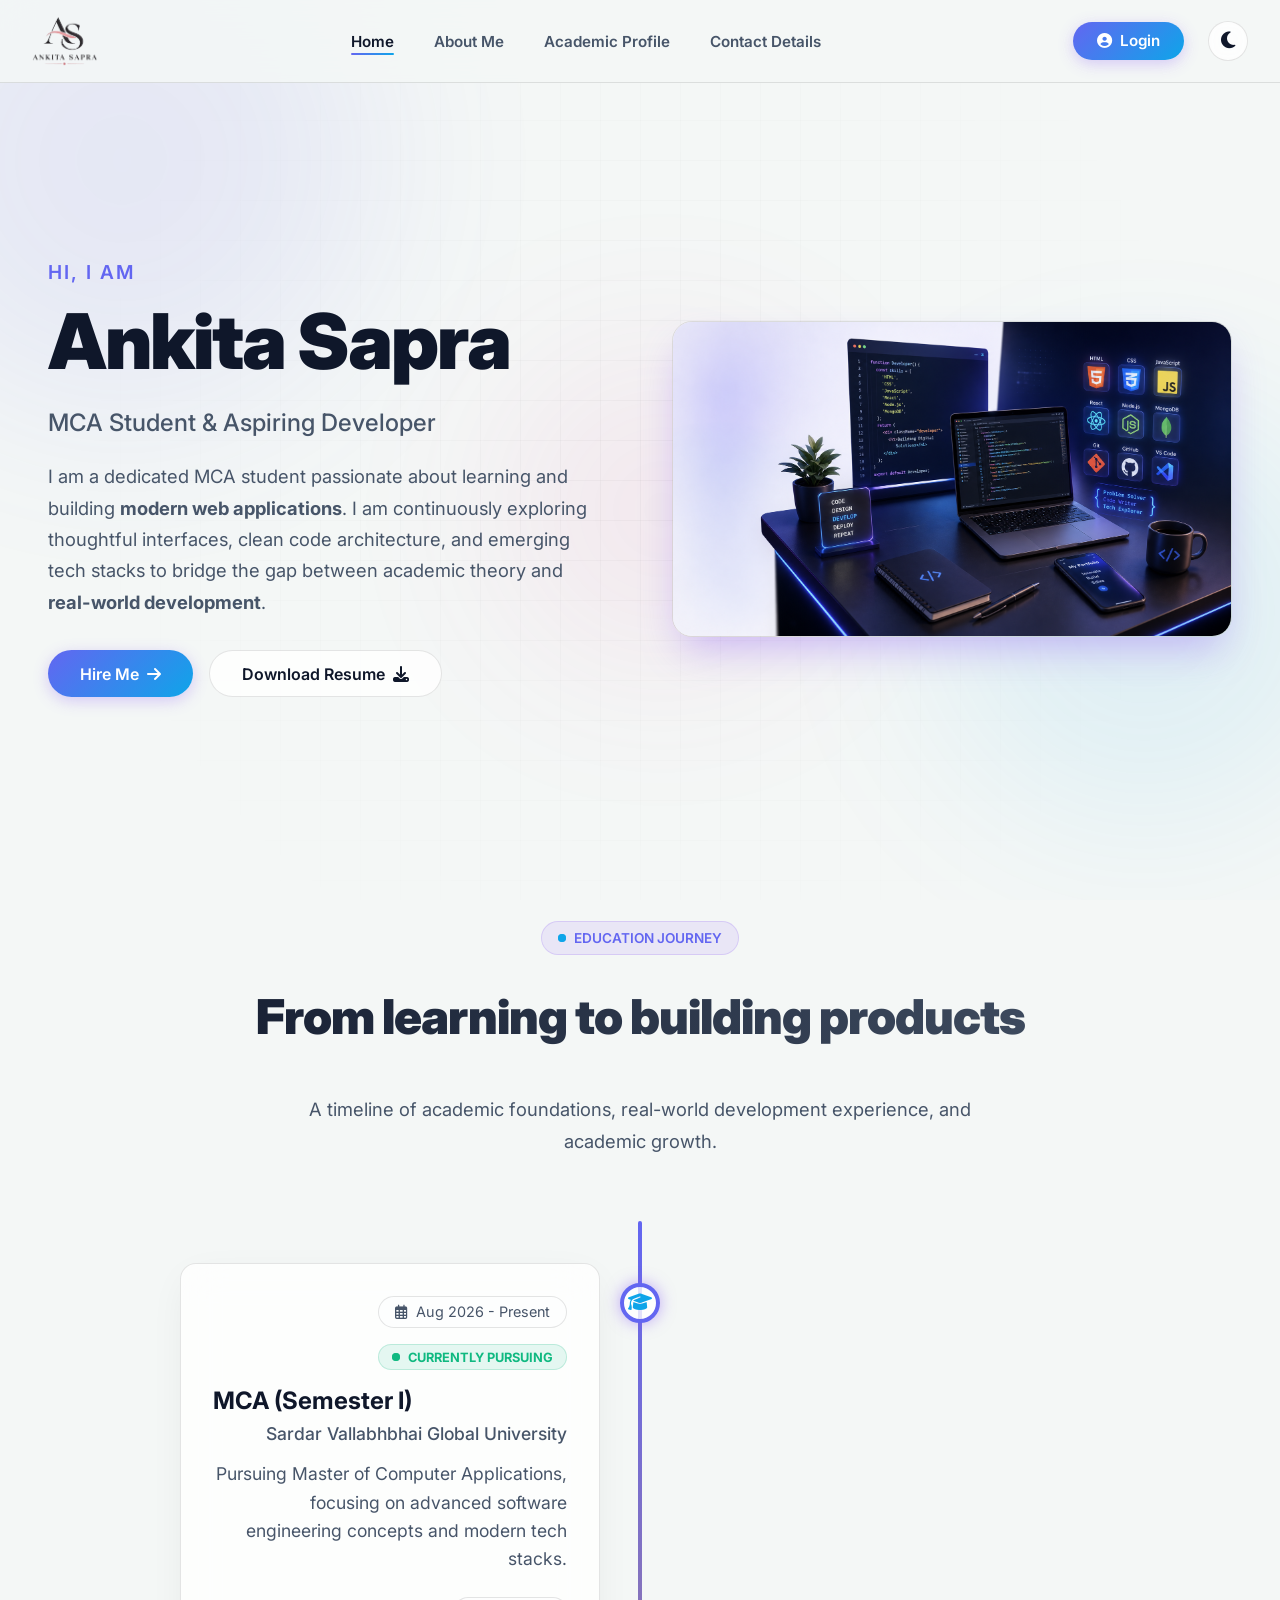
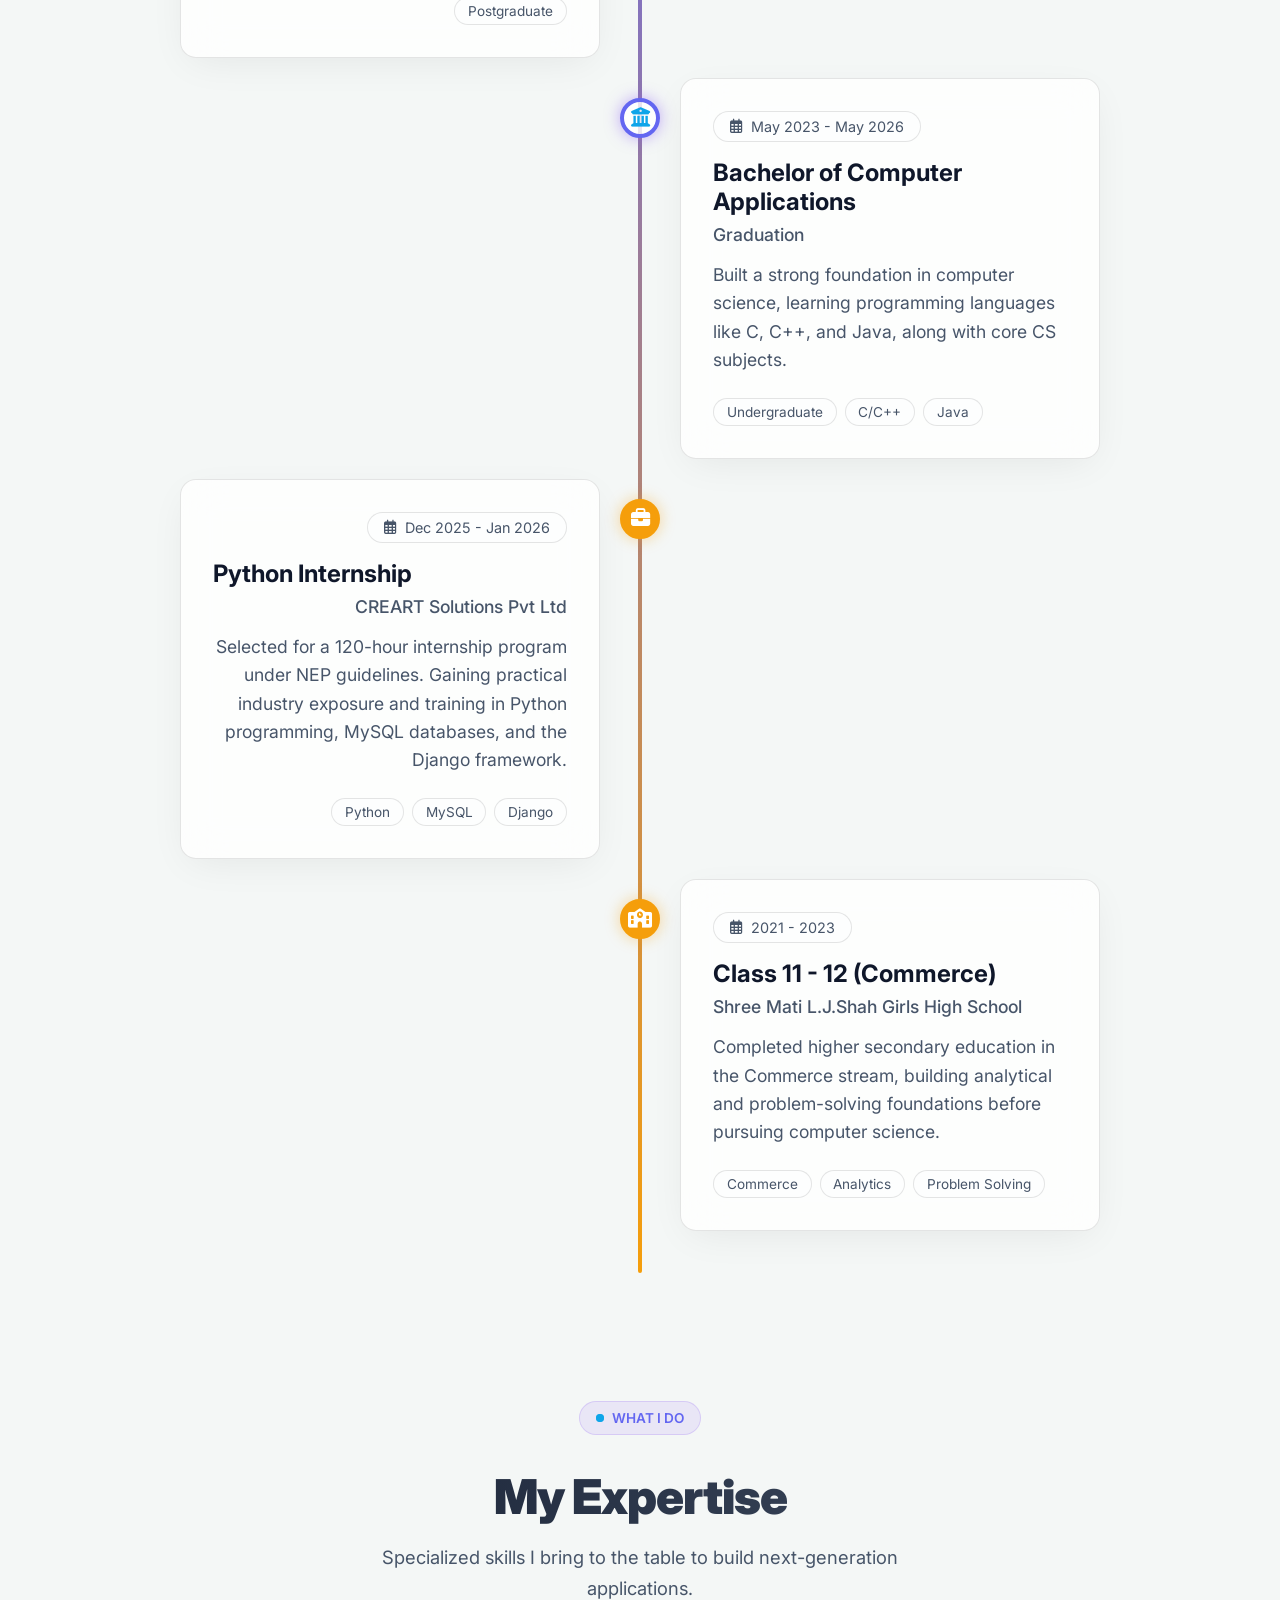
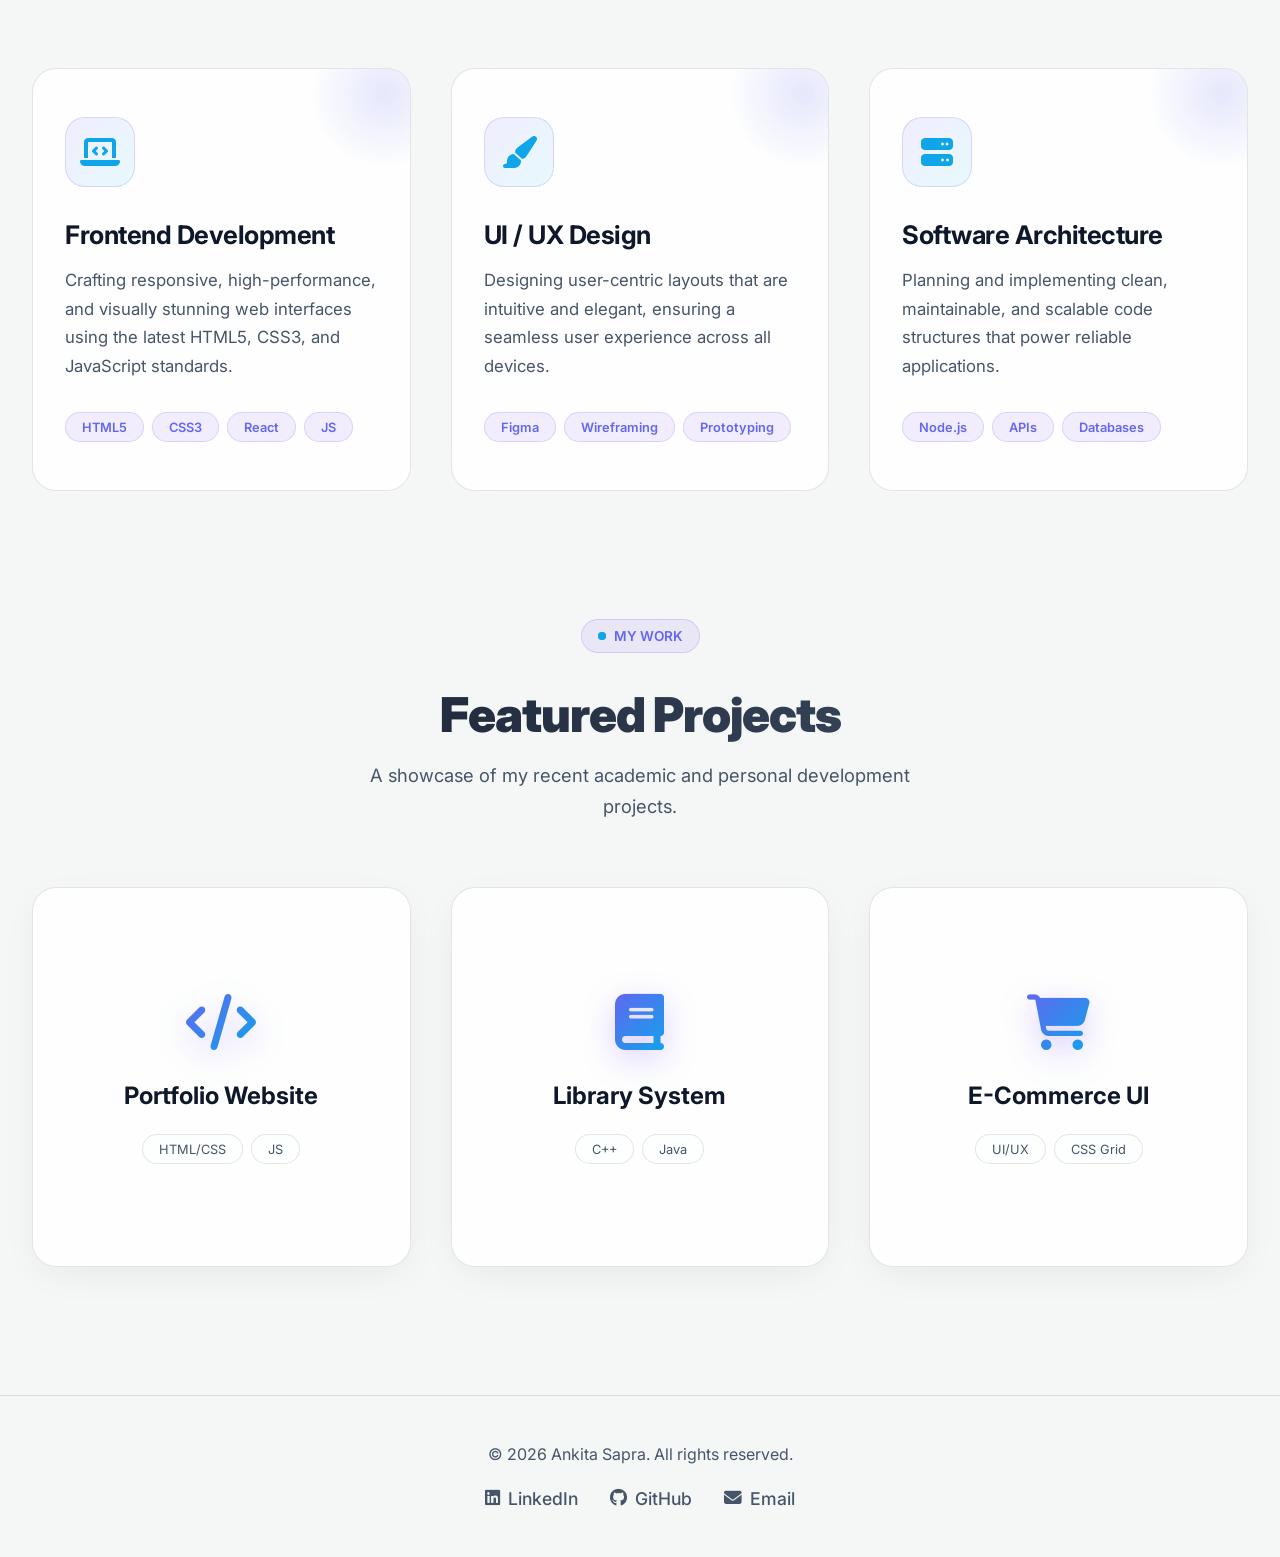
==== commit ee362bfa: "content: update education details and format HTML structure" ====
--- a/index.html
+++ b/index.html
@@ -53,7 +53,10 @@
                     <p class="hero-greeting">Hi, I AM</p>
                     <h1 class="hero-title">Ankita Sapra</h1>
                     <h2 class="hero-subtitle">MCA Student & Aspiring Developer</h2>
-                    <p class="hero-description">I am a dedicated MCA student passionate about learning and building <strong>modern web applications</strong>. I am continuously exploring thoughtful interfaces, clean code architecture, and emerging tech stacks to bridge the gap between academic theory and <strong>real-world development</strong>.
+                    <p class="hero-description">I am a dedicated MCA student passionate about learning and building
+                        <strong>modern web applications</strong>. I am continuously exploring thoughtful interfaces,
+                        clean code architecture, and emerging tech stacks to bridge the gap between academic theory and
+                        <strong>real-world development</strong>.
                     </p>
                     <div class="hero-buttons">
                         <a href="contact.html" class="btn btn-primary">Hire Me <i class="fas fa-arrow-right"></i></a>
@@ -61,8 +64,7 @@
                     </div>
                 </div>
                 <div class="hero-image-content">
-                    <img src="assets/hero banner.png"
-                        alt="Professional IT Setup" class="hero-image">
+                    <img src="assets/hero banner.png" alt="Professional IT Setup" class="hero-image">
                 </div>
             </div>
         </section>
@@ -138,9 +140,9 @@
                         <i class="fas fa-school"></i>
                     </div>
                     <div class="timeline-content card">
-                        <div class="timeline-date"><i class="far fa-calendar-alt"></i> 2020 - 2022</div>
+                        <div class="timeline-date"><i class="far fa-calendar-alt"></i> 2021 - 2023</div>
                         <h3>Class 11 - 12 (Commerce)</h3>
-                        <h4>Shree Aradhana School</h4>
+                        <h4>Shree Mati L.J.Shah Girls High School</h4>
                         <p>Completed higher secondary education in the Commerce stream, building analytical and
                             problem-solving foundations before pursuing computer science.</p>
                         <div class="timeline-tags">
@@ -158,7 +160,8 @@
             <div class="text-center" style="text-align: center; margin-bottom: 4rem;">
                 <span class="hero-badge"><span class="ping"><span></span><span></span></span> WHAT I DO</span>
                 <h2 class="section-title" style="margin-bottom: 1rem;">My Expertise</h2>
-                <p class="hero-description" style="margin: 0 auto; max-width: 600px;">Specialized skills I bring to the table to build next-generation applications.</p>
+                <p class="hero-description" style="margin: 0 auto; max-width: 600px;">Specialized skills I bring to the
+                    table to build next-generation applications.</p>
             </div>
             <div class="expertise-grid">
                 <div class="expertise-card">
@@ -167,9 +170,13 @@
                         <i class="fas fa-laptop-code"></i>
                     </div>
                     <h3>Frontend Development</h3>
-                    <p>Crafting responsive, high-performance, and visually stunning web interfaces using the latest HTML5, CSS3, and JavaScript standards.</p>
+                    <p>Crafting responsive, high-performance, and visually stunning web interfaces using the latest
+                        HTML5, CSS3, and JavaScript standards.</p>
                     <ul class="expertise-tags">
-                        <li>HTML5</li><li>CSS3</li><li>React</li><li>JS</li>
+                        <li>HTML5</li>
+                        <li>CSS3</li>
+                        <li>React</li>
+                        <li>JS</li>
                     </ul>
                 </div>
                 <div class="expertise-card">
@@ -178,9 +185,12 @@
                         <i class="fas fa-paint-brush"></i>
                     </div>
                     <h3>UI / UX Design</h3>
-                    <p>Designing user-centric layouts that are intuitive and elegant, ensuring a seamless user experience across all devices.</p>
+                    <p>Designing user-centric layouts that are intuitive and elegant, ensuring a seamless user
+                        experience across all devices.</p>
                     <ul class="expertise-tags">
-                        <li>Figma</li><li>Wireframing</li><li>Prototyping</li>
+                        <li>Figma</li>
+                        <li>Wireframing</li>
+                        <li>Prototyping</li>
                     </ul>
                 </div>
                 <div class="expertise-card">
@@ -189,9 +199,12 @@
                         <i class="fas fa-server"></i>
                     </div>
                     <h3>Software Architecture</h3>
-                    <p>Planning and implementing clean, maintainable, and scalable code structures that power reliable applications.</p>
+                    <p>Planning and implementing clean, maintainable, and scalable code structures that power reliable
+                        applications.</p>
                     <ul class="expertise-tags">
-                        <li>Node.js</li><li>APIs</li><li>Databases</li>
+                        <li>Node.js</li>
+                        <li>APIs</li>
+                        <li>Databases</li>
                     </ul>
                 </div>
             </div>
@@ -202,9 +215,10 @@
             <div class="text-center" style="text-align: center; margin-bottom: 4rem;">
                 <span class="hero-badge"><span class="ping"><span></span><span></span></span> MY WORK</span>
                 <h2 class="section-title" style="margin-bottom: 1rem;">Featured Projects</h2>
-                <p class="hero-description" style="margin: 0 auto; max-width: 600px;">A showcase of my recent academic and personal development projects.</p>
-            </div>
-            
+                <p class="hero-description" style="margin: 0 auto; max-width: 600px;">A showcase of my recent academic
+                    and personal development projects.</p>
+            </div>
+
             <div class="projects-grid">
                 <!-- Project 1 -->
                 <div class="flip-card">
@@ -221,8 +235,11 @@
                         </div>
                         <div class="flip-card-back">
                             <h3>Portfolio Website</h3>
-                            <p>A fully responsive personal academic portfolio built from scratch using HTML5, CSS3, and JavaScript, featuring a custom dark/light theme toggle and animations.</p>
-                            <a href="#" class="btn btn-secondary" style="background: transparent; color: white; border-color: rgba(255,255,255,0.5);">View Source <i class="fas fa-arrow-right"></i></a>
+                            <p>A fully responsive personal academic portfolio built from scratch using HTML5, CSS3, and
+                                JavaScript, featuring a custom dark/light theme toggle and animations.</p>
+                            <a href="#" class="btn btn-secondary"
+                                style="background: transparent; color: white; border-color: rgba(255,255,255,0.5);">View
+                                Source <i class="fas fa-arrow-right"></i></a>
                         </div>
                     </div>
                 </div>
@@ -242,8 +259,11 @@
                         </div>
                         <div class="flip-card-back">
                             <h3>Library System</h3>
-                            <p>A robust application developed in C++ and Java for managing books, tracking issue records, and organizing student profiles efficiently.</p>
-                            <a href="#" class="btn btn-secondary" style="background: transparent; color: white; border-color: rgba(255,255,255,0.5);">View Source <i class="fas fa-arrow-right"></i></a>
+                            <p>A robust application developed in C++ and Java for managing books, tracking issue
+                                records, and organizing student profiles efficiently.</p>
+                            <a href="#" class="btn btn-secondary"
+                                style="background: transparent; color: white; border-color: rgba(255,255,255,0.5);">View
+                                Source <i class="fas fa-arrow-right"></i></a>
                         </div>
                     </div>
                 </div>
@@ -263,8 +283,11 @@
                         </div>
                         <div class="flip-card-back">
                             <h3>E-Commerce UI</h3>
-                            <p>A visually stunning frontend UI clone of a modern e-commerce platform demonstrating advanced CSS Grid, Flexbox, and responsive design techniques.</p>
-                            <a href="#" class="btn btn-secondary" style="background: transparent; color: white; border-color: rgba(255,255,255,0.5);">View Source <i class="fas fa-arrow-right"></i></a>
+                            <p>A visually stunning frontend UI clone of a modern e-commerce platform demonstrating
+                                advanced CSS Grid, Flexbox, and responsive design techniques.</p>
+                            <a href="#" class="btn btn-secondary"
+                                style="background: transparent; color: white; border-color: rgba(255,255,255,0.5);">View
+                                Source <i class="fas fa-arrow-right"></i></a>
                         </div>
                     </div>
                 </div>
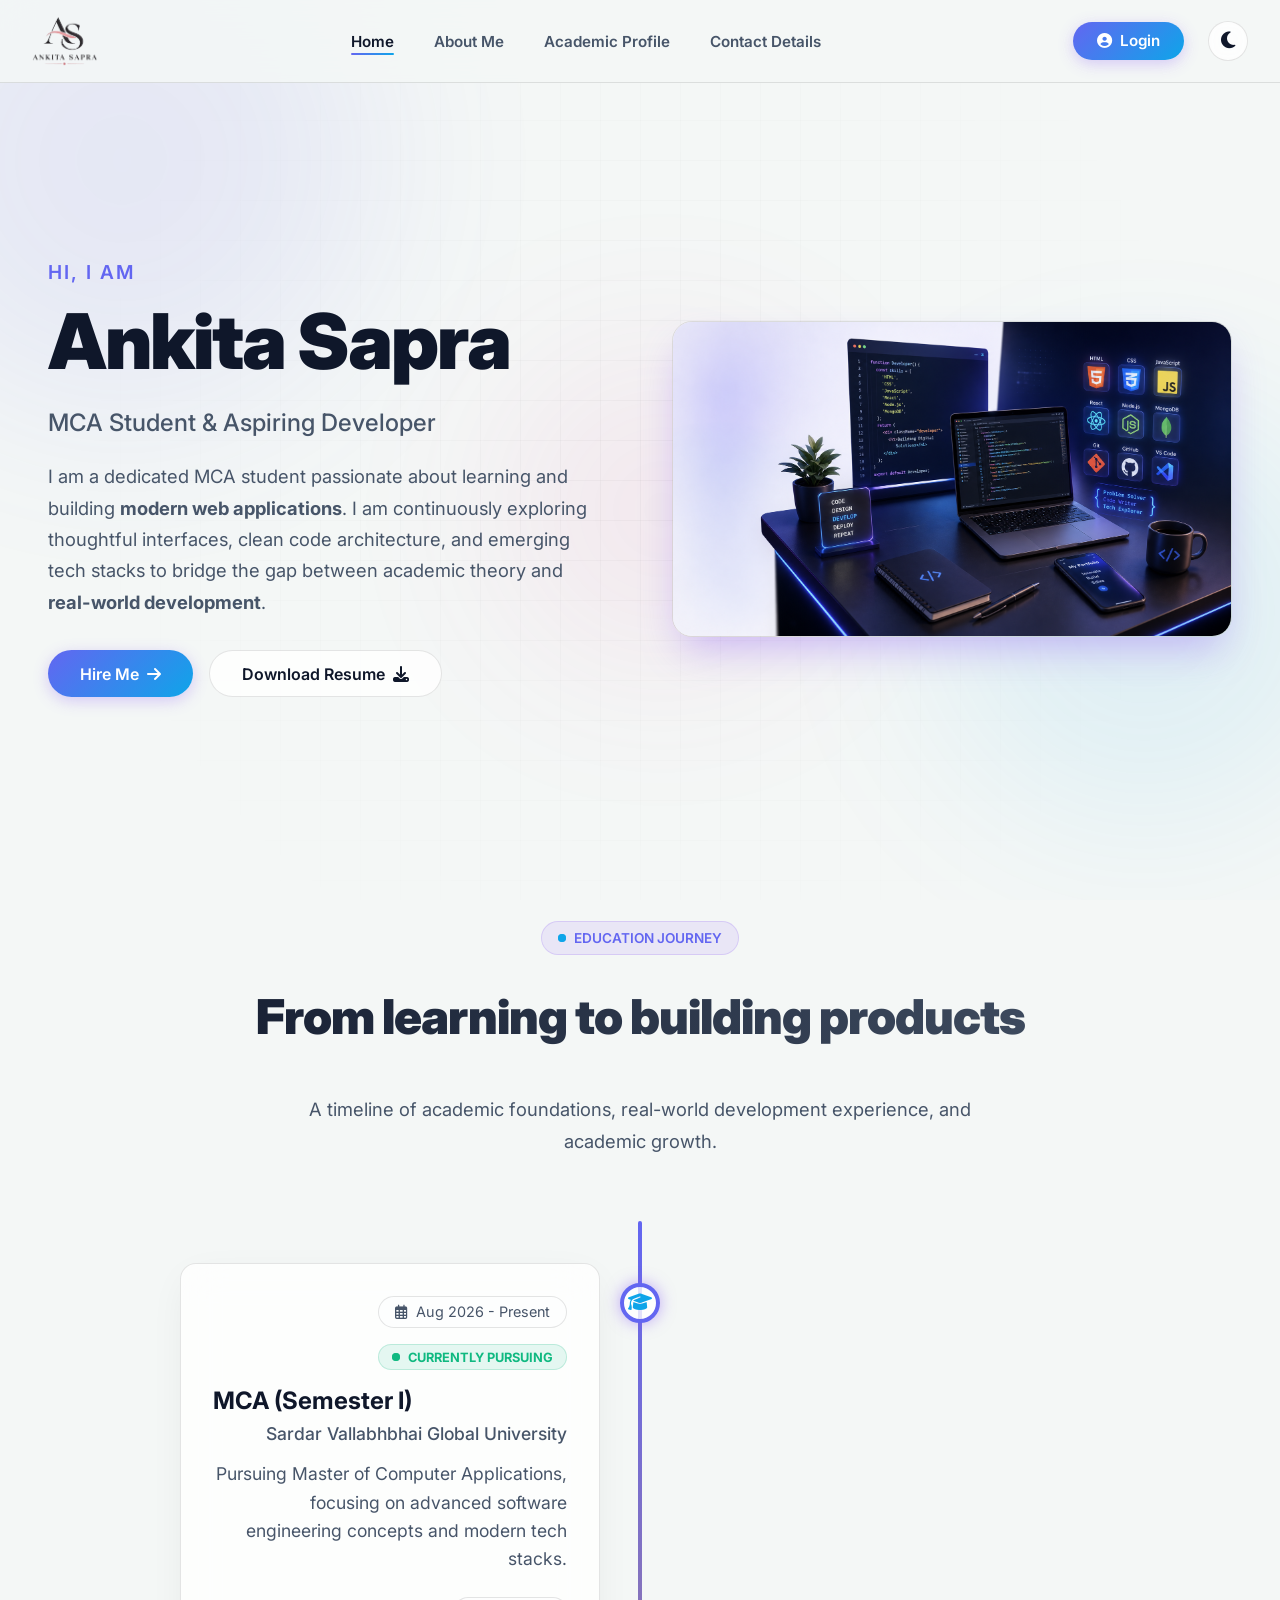
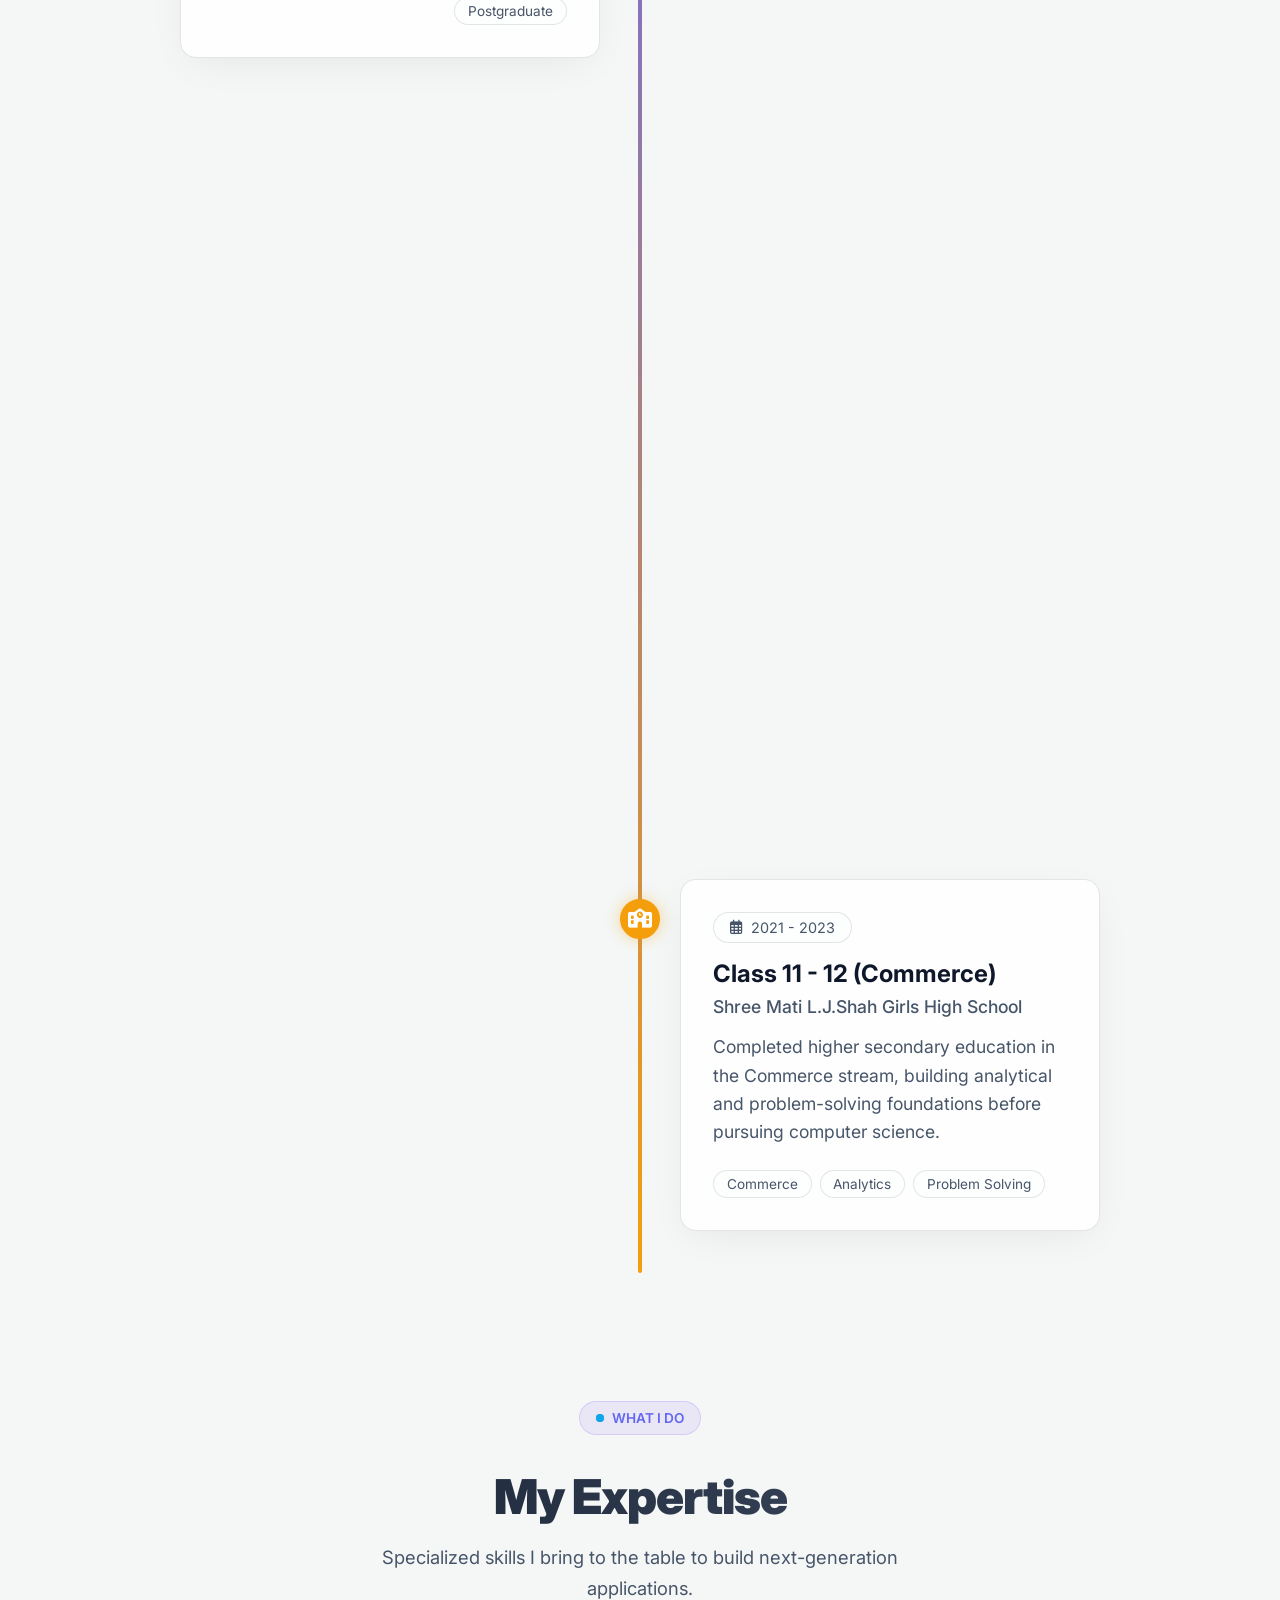
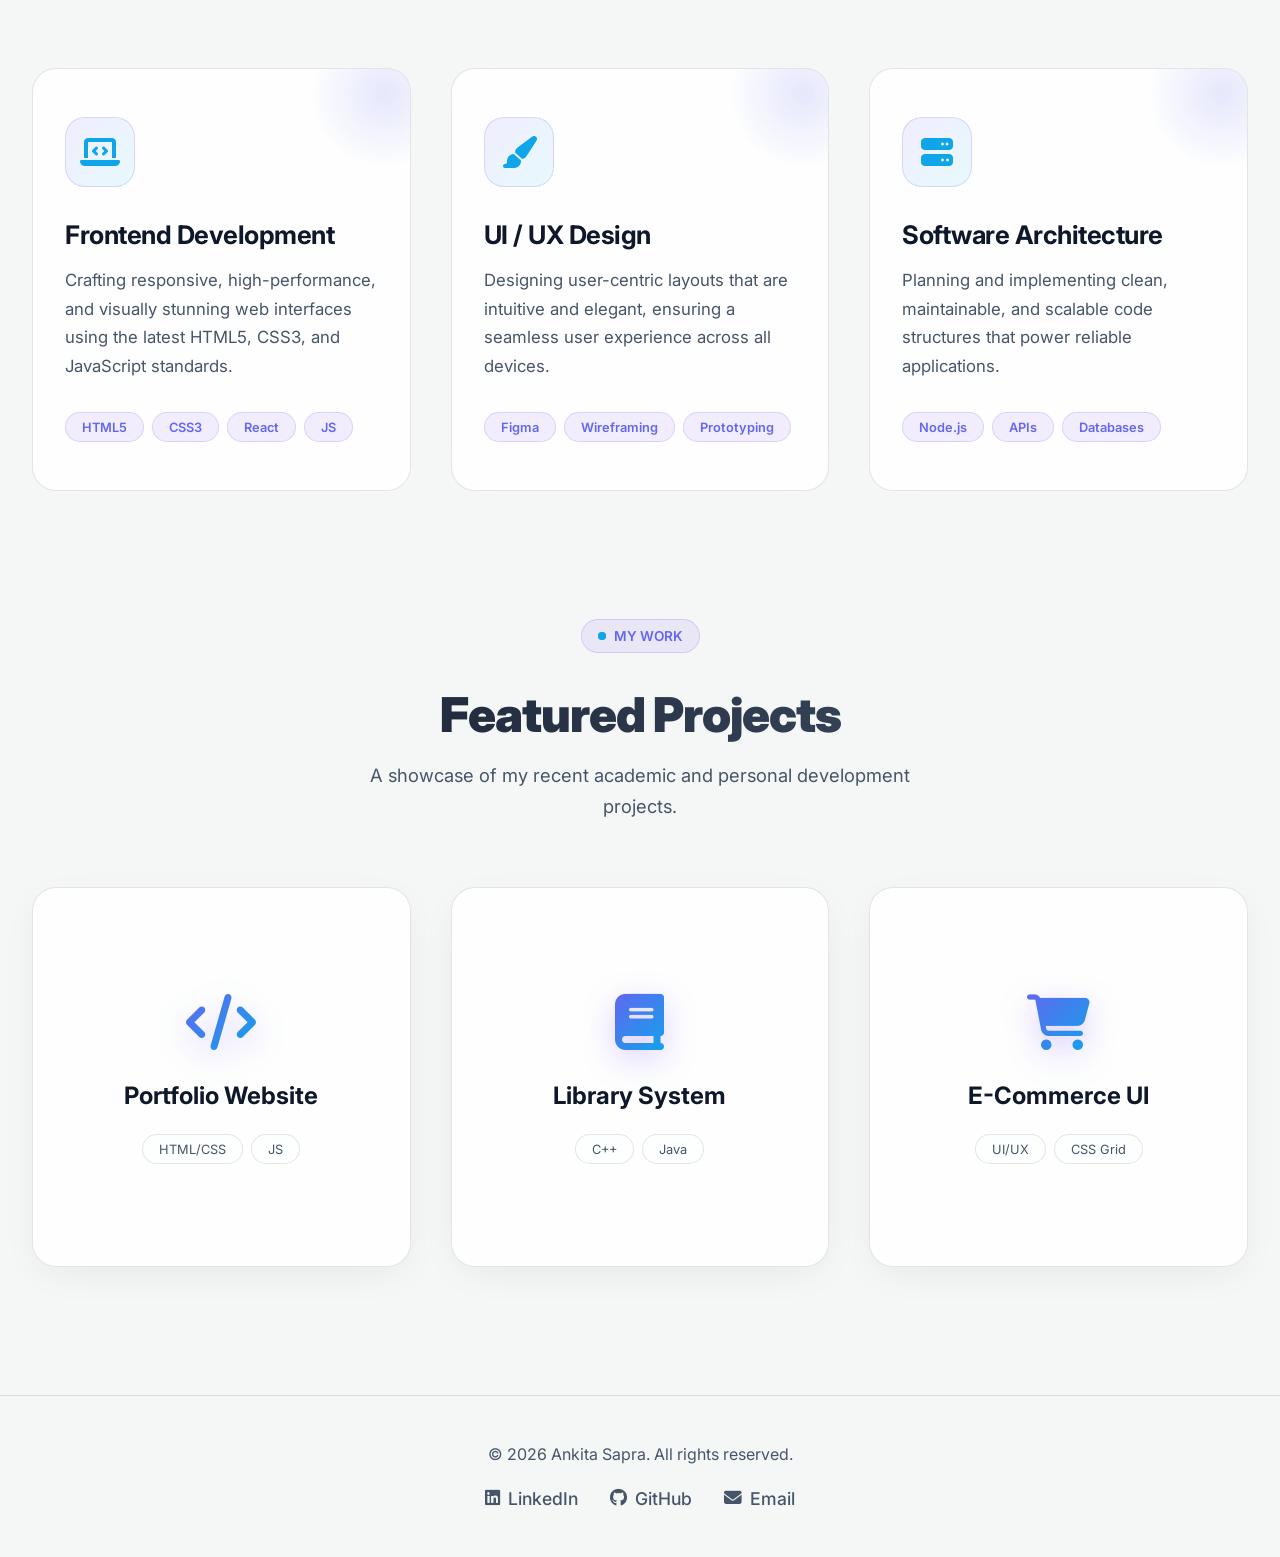
==== commit 8a6ea258: "feat: add dark mode logo switching and update asset filenames and paths" ====
--- a/index.html
+++ b/index.html
@@ -21,7 +21,7 @@
     <header id="header">
         <div class="nav-container">
             <a href="index.html" class="logo">
-                <img src="assets/protfoliyo%20logo.png" alt="Logo" class="logo-img">
+                <img src="assets/protfoliyo_logo.png" alt="Logo" class="logo-img">
 
             </a>
             <nav>
@@ -64,7 +64,7 @@
                     </div>
                 </div>
                 <div class="hero-image-content">
-                    <img src="assets/hero banner.png" alt="Professional IT Setup" class="hero-image">
+                    <img src="assets/hero_banner.png" alt="Professional IT Setup" class="hero-image">
                 </div>
             </div>
         </section>
